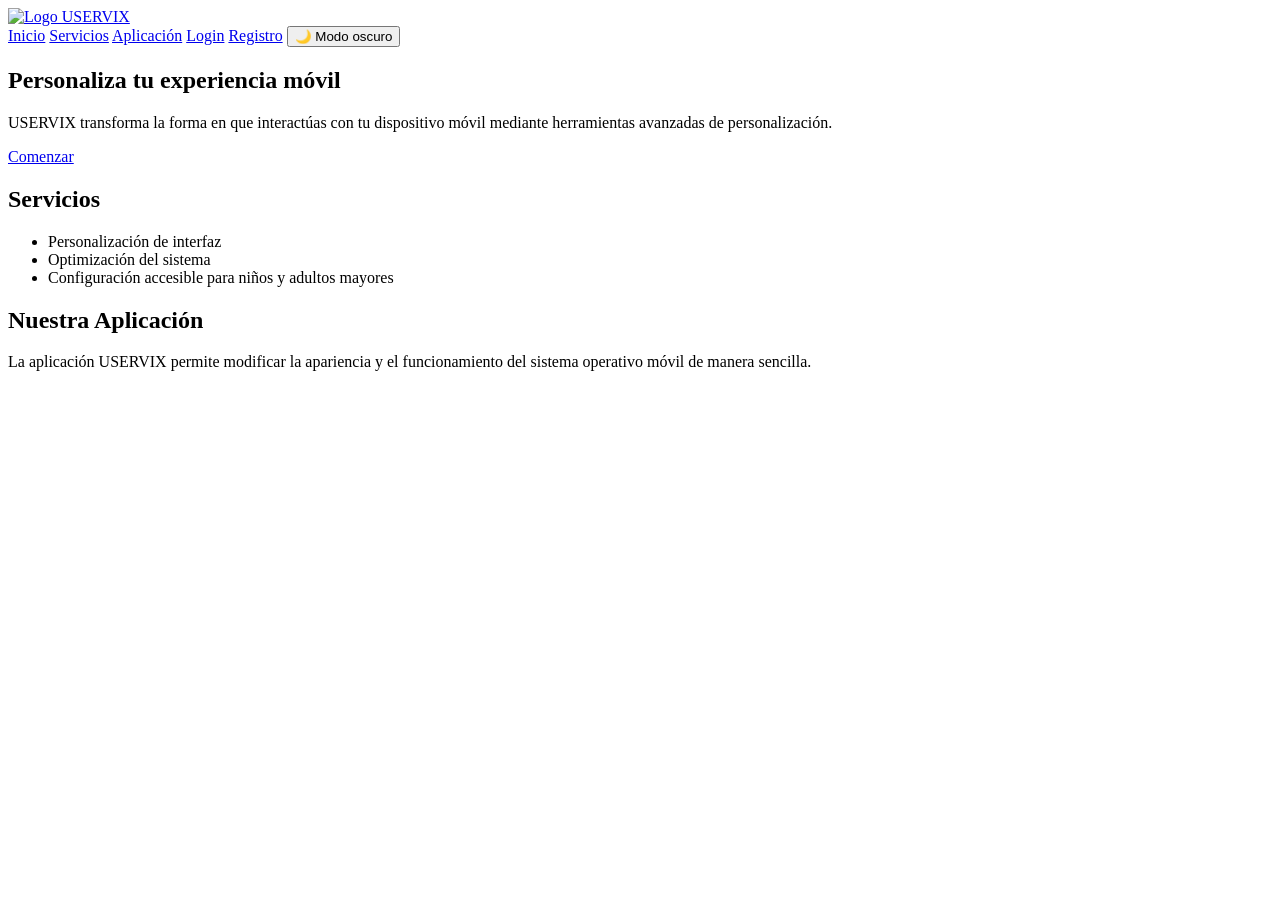
==== index.html @ 78c777f5 "Add files via upload" ====
<!DOCTYPE html>
<html lang="es">

<head>
<meta charset="UTF-8">
<title>USERVIX</title>
<link rel="stylesheet" href="css/style.css">
</head>

<body>

<header>

<div class="logo-bar">

<a href="index.html">

<img id="logoImg" src="images/logouservixnegro.png" alt="Logo USERVIX">

</a>

</div>

<nav class="menu">

<a href="index.html">Inicio</a>
<a href="#servicios">Servicios</a>
<a href="#app">Aplicación</a>
<a href="login.html">Login</a>
<a href="registro.html">Registro</a>

<button id="modoBtn">🌙 Modo oscuro</button>

</nav>

</header>

<section class="hero">

<h2>Personaliza tu experiencia móvil</h2>

<p>
USERVIX transforma la forma en que interactúas con tu dispositivo móvil mediante herramientas avanzadas de personalización.
</p>

<a class="btn" href="registro.html">Comenzar</a>

</section>

<section id="servicios">

<h2>Servicios</h2>

<ul>
<li>Personalización de interfaz</li>
<li>Optimización del sistema</li>
<li>Configuración accesible para niños y adultos mayores</li>
</ul>

</section>

<section id="app">

<h2>Nuestra Aplicación</h2>

<p>
La aplicación USERVIX permite modificar la apariencia y el funcionamiento del sistema operativo móvil de manera sencilla.
</p>

</section>

<script src="js/script.js"></script>

</body>
</html>
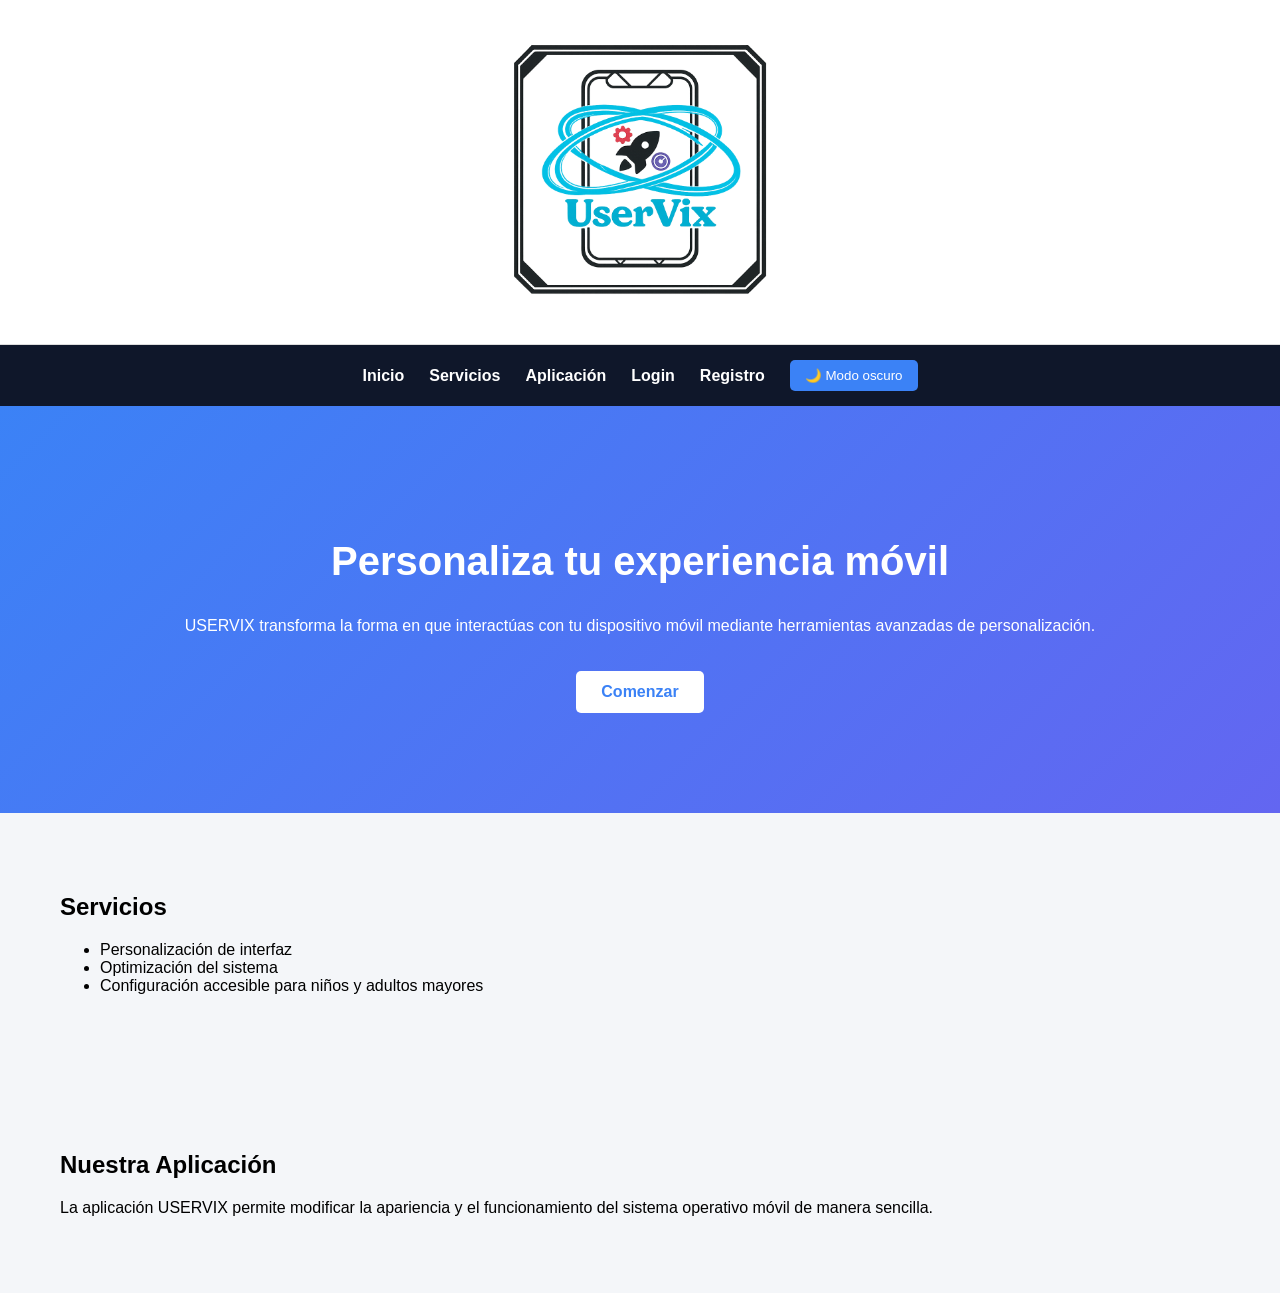
==== commit 07c756b9: "Add files via upload" ====
--- a/index.html
+++ b/index.html
@@ -4,7 +4,7 @@
 <head>
 <meta charset="UTF-8">
 <title>USERVIX</title>
-<link rel="stylesheet" href="css/style.css">
+<link rel="stylesheet" href="style.css">
 </head>
 
 <body>
@@ -15,7 +15,7 @@
 
 <a href="index.html">
 
-<img id="logoImg" src="images/logouservixnegro.png" alt="Logo USERVIX">
+<img id="logoImg" src="logouservixnegro.png" alt="Logo USERVIX">
 
 </a>
 
@@ -69,7 +69,7 @@
 
 </section>
 
-<script src="js/script.js"></script>
+<script src="script.js"></script>
 
 </body>
 </html>
--- a/style.css
+++ b/style.css
@@ -0,0 +1,223 @@
+body{
+font-family: Arial, Helvetica, sans-serif;
+margin:0;
+background:#f4f6f9;
+}
+
+/* BARRA DEL LOGO */
+
+.logo-bar{
+background:white;
+text-align:center;
+padding:-30px 0;
+border-bottom:1px solid #ddd;
+}
+
+.logo-bar img{
+width:340px;
+}
+
+/* MENU */
+
+.menu{
+background:#0f172a;
+display:flex;
+justify-content:center;
+align-items:center;
+gap:25px;
+padding:15px;
+flex-wrap:wrap;
+}
+
+.menu a{
+color:white;
+text-decoration:none;
+font-weight:bold;
+}
+
+.menu a:hover{
+color:#3b82f6;
+}
+
+.menu button{
+padding:8px 15px;
+border:none;
+border-radius:5px;
+cursor:pointer;
+background:#3b82f6;
+color:white;
+}
+
+/* HERO */
+
+.hero{
+text-align:center;
+padding:100px 20px;
+background:linear-gradient(135deg,#3b82f6,#6366f1);
+color:white;
+}
+
+.hero h2{
+font-size:40px;
+}
+
+.btn{
+display:inline-block;
+margin-top:20px;
+padding:12px 25px;
+background:white;
+color:#3b82f6;
+text-decoration:none;
+border-radius:5px;
+font-weight:bold;
+}
+
+/* SECTIONS */
+
+section{
+padding:60px;
+}
+
+/* DASHBOARD */
+
+.dashboard{
+padding:60px;
+text-align:center;
+}
+
+.cards{
+display:grid;
+grid-template-columns:repeat(auto-fit,minmax(200px,1fr));
+gap:20px;
+margin-top:40px;
+}
+
+.card{
+background:white;
+padding:30px;
+border-radius:10px;
+box-shadow:0 5px 15px rgba(0,0,0,0.1);
+transition:0.3s;
+}
+
+.card:hover{
+transform:translateY(-5px);
+}
+
+/* LOGIN Y REGISTRO */
+
+.auth-body{
+height:100vh;
+display:flex;
+justify-content:center;
+align-items:center;
+background:linear-gradient(135deg,#4f46e5,#3b82f6);
+}
+
+.auth-container{
+background:white;
+padding:40px;
+width:380px;
+border-radius:12px;
+box-shadow:0 15px 40px rgba(0,0,0,0.2);
+text-align:center;
+}
+
+.input-group{
+margin:15px 0;
+}
+
+.input-group input{
+width:100%;
+padding:12px;
+border-radius:8px;
+border:1px solid #ddd;
+font-size:14px;
+}
+
+.input-group input:focus{
+outline:none;
+border:1px solid #3b82f6;
+}
+
+.auth-btn{
+width:100%;
+padding:12px;
+border:none;
+border-radius:8px;
+background:#3b82f6;
+color:white;
+font-size:16px;
+cursor:pointer;
+margin-top:10px;
+}
+
+.auth-btn:hover{
+background:#2563eb;
+}
+
+.link{
+margin-top:15px;
+font-size:14px;
+}
+
+.link a{
+color:#3b82f6;
+text-decoration:none;
+font-weight:bold;
+}
+
+/* DARK MODE */
+
+.dark-mode{
+background:#121212;
+color:white;
+}
+
+.dark-mode .logo-bar{
+background:#121212;
+border-bottom:1px solid #333;
+}
+
+.dark-mode .menu{
+background:#1e1e1e;
+}
+
+.dark-mode .card{
+background:#1e1e1e;
+color:white;
+}
+
+.dark-mode .auth-container{
+background:#1e1e1e;
+color:white;
+}
+
+.dark-mode input{
+background:#2a2a2a;
+color:white;
+border:1px solid #444;
+}
+/* BOTONES DASHBOARD */
+
+.dash-btn{
+
+margin-top:15px;
+padding:10px 20px;
+
+border:none;
+border-radius:6px;
+
+background:#3b82f6;
+color:white;
+
+font-weight:bold;
+cursor:pointer;
+
+}
+
+.dash-btn:hover{
+
+background:#2563eb;
+
+}
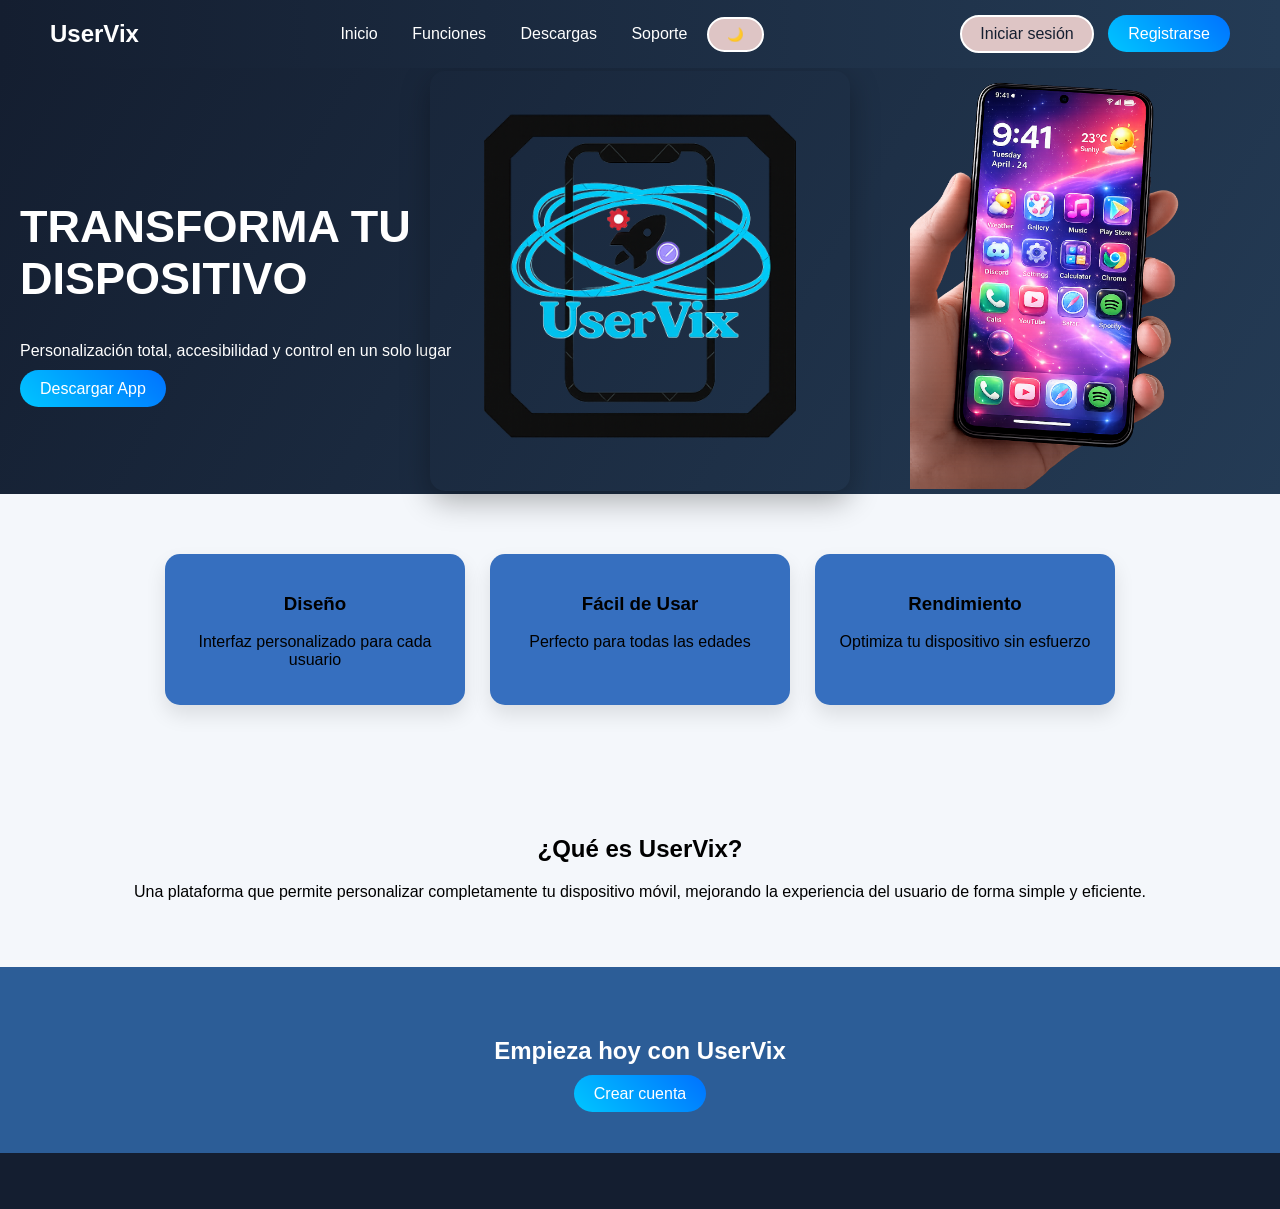
==== commit 47e19989: "Add files via upload" ====
--- a/index.html
+++ b/index.html
@@ -1,75 +1,80 @@
 <!DOCTYPE html>
 <html lang="es">
+<head>
+    <meta charset="UTF-8">
+    <title>UserVix</title>
+    <link rel="stylesheet" href="style.css">
+</head>
+<body class="index-page">
 
-<head>
-<meta charset="UTF-8">
-<title>USERVIX</title>
-<link rel="stylesheet" href="style.css">
-</head>
+<header class="header">
+    <div class="logo">UserVix</div>
 
-<body>
+    <nav>
+        <a href="#">Inicio</a>
+        <a href="funciones.html">Funciones</a>
+        <a href="Descargas.html">Descargas</a>
+        <a href="soporte.html">Soporte</a>
+        <button onclick="toggleDarkMode()" id="darkBtn" class="btn-outline">🌙</button>
+    </nav>
 
-<header>
-
-<div class="logo-bar">
-
-<a href="index.html">
-
-<img id="logoImg" src="logouservixnegro.png" alt="Logo USERVIX">
-
-</a>
-
-</div>
-
-<nav class="menu">
-
-<a href="index.html">Inicio</a>
-<a href="#servicios">Servicios</a>
-<a href="#app">Aplicación</a>
-<a href="login.html">Login</a>
-<a href="registro.html">Registro</a>
-
-<button id="modoBtn">🌙 Modo oscuro</button>
-
-</nav>
-
+    <div class="auth">
+        <a href="login.html" class="btn-outline">Iniciar sesión</a>
+        <a href="registro.html" class="btn-primary">Registrarse</a>
+    </div>
 </header>
 
 <section class="hero">
+    <div class="hero-text">
+        <h1>TRANSFORMA TU DISPOSITIVO</h1>
+        <p>Personalización total, accesibilidad y control en un solo lugar</p>
 
-<h2>Personaliza tu experiencia móvil</h2>
+        <div class="hero-buttons">
+            <a href="descargas.html" class="btn-primary">Descargar App</a>
+        </div>
+    </div>
 
-<p>
-USERVIX transforma la forma en que interactúas con tu dispositivo móvil mediante herramientas avanzadas de personalización.
-</p>
+    <!-- 🔥 LOGO EN EL CENTRO -->
+    <div class="hero-logo">
+        <img src="logouservix.png" alt="UserVix Logo">
+    </div>
 
-<a class="btn" href="registro.html">Comenzar</a>
-
+    <div class="hero-img">
+        <img src="imagenlaunch.png" alt="UserVix App">
+    </div>
 </section>
 
-<section id="servicios">
+<section class="features">
+    <div class="card">
+        <h3>Diseño</h3>
+        <p>Interfaz personalizado para cada usuario</p>
+    </div>
 
-<h2>Servicios</h2>
+    <div class="card">
+        <h3>Fácil de Usar</h3>
+        <p>Perfecto para todas las edades</p>
+    </div>
 
-<ul>
-<li>Personalización de interfaz</li>
-<li>Optimización del sistema</li>
-<li>Configuración accesible para niños y adultos mayores</li>
-</ul>
-
+    <div class="card">
+        <h3>Rendimiento</h3>
+        <p>Optimiza tu dispositivo sin esfuerzo</p>
+    </div>
 </section>
 
-<section id="app">
-
-<h2>Nuestra Aplicación</h2>
-
-<p>
-La aplicación USERVIX permite modificar la apariencia y el funcionamiento del sistema operativo móvil de manera sencilla.
-</p>
-
+<section class="about">
+    <h2>¿Qué es UserVix?</h2>
+    <p>Una plataforma que permite personalizar completamente tu dispositivo móvil,
+       mejorando la experiencia del usuario de forma simple y eficiente.</p>
 </section>
 
+<section class="cta">
+    <h2>Empieza hoy con UserVix</h2>
+    <a href="registro.html" class="btn-primary">Crear cuenta</a>
+</section>
+
+<footer>
+    <p></p>
+</footer>
 <script src="script.js"></script>
-
 </body>
 </html>
--- a/style.css
+++ b/style.css
@@ -1,223 +1,592 @@
-body{
-font-family: Arial, Helvetica, sans-serif;
-margin:0;
-background:#f4f6f9;
-}
-
-/* BARRA DEL LOGO */
-
-.logo-bar{
-background:white;
-text-align:center;
-padding:-30px 0;
-border-bottom:1px solid #ddd;
-}
-
-.logo-bar img{
-width:340px;
-}
-
-/* MENU */
-
-.menu{
-background:#0f172a;
-display:flex;
-justify-content:center;
-align-items:center;
-gap:25px;
-padding:15px;
-flex-wrap:wrap;
-}
-
-.menu a{
-color:white;
-text-decoration:none;
-font-weight:bold;
-}
-
-.menu a:hover{
-color:#3b82f6;
-}
-
-.menu button{
-padding:8px 15px;
-border:none;
-border-radius:5px;
-cursor:pointer;
-background:#3b82f6;
-color:white;
+body {
+    margin: 0;
+    font-family: 'Segoe UI', sans-serif;
+    background: #f4f7fb;
+}
+
+/* 🔥 SOLO PARA PÁGINAS NORMALES */
+body:not(.auth-page) {
+    padding-top: 68px;
+    
+}
+
+
+/* HEADER */
+.header {
+    display: flex;
+    justify-content: space-between;
+    align-items: center;
+    padding: 15px 50px;
+    background: linear-gradient(90deg, #141e30, #243b55);
+    color: white;
+
+    position: fixed;
+    top: 0;
+    left: 0;
+    width: 100%;
+    z-index: 1000;
+
+    box-sizing: border-box;
+}
+
+
+.logo {
+    font-size: 24px;
+    font-weight: bold;
+}
+
+nav a {
+    margin: 0 15px;
+    color: white;
+    text-decoration: none;
+}
+
+.auth a {
+    margin-left: 10px;
+}
+
+/* BOTONES */
+.btn-primary {
+    background: linear-gradient(45deg, #00c6ff, #0072ff);
+    border: none;
+    padding: 10px 20px;
+    border-radius: 25px;
+    color: white;
+    cursor: pointer;
+    transition: 0.3s;
+    text-align: center;
+    line-height: normal;
+    
+}
+
+.btn-primary:hover {
+    transform: scale(1.05);
+}
+
+.btn-outline {
+    background: #dec5c5 !important;    /* Fondo blanco sólido */
+    color: #141e30 !important;         /* Icono (luna/sol) oscuro */
+    border: none;
+    border: 2px solid white;
+    padding: 8px 18px;
+    border-radius: 25px;
+    color: white;
+    text-decoration: none;
+    display: inline-block; /* Asegura que la transformación funcione bien */
+    transition: 0.3s ease; /* Transición suave para el movimiento */
+    cursor: pointer;
+
+}
+.btn-outline:hover {
+    transform: translateY(-5px); /* Se mueve 5px hacia arriba */
+    background: rgba(255, 255, 255, 0.1); /* Un pequeño brillo de fondo opcional */
+    box-shadow: 0 5px 15px rgba(0,0,0,0.2); /* Sombra para resaltar la elevación */
 }
 
 /* HERO */
-
-.hero{
-text-align:center;
-padding:100px 20px;
-background:linear-gradient(135deg,#3b82f6,#6366f1);
-color:white;
-}
-
-.hero h2{
-font-size:40px;
-}
-
-.btn{
-display:inline-block;
-margin-top:20px;
-padding:12px 25px;
-background:white;
-color:#3b82f6;
-text-decoration:none;
-border-radius:5px;
-font-weight:bold;
-}
-
-/* SECTIONS */
-
-section{
-padding:60px;
-}
-
-/* DASHBOARD */
-
-.dashboard{
-padding:60px;
-text-align:center;
-}
-
-.cards{
-display:grid;
-grid-template-columns:repeat(auto-fit,minmax(200px,1fr));
-gap:20px;
-margin-top:40px;
-}
-
-.card{
-background:white;
-padding:30px;
-border-radius:10px;
-box-shadow:0 5px 15px rgba(0,0,0,0.1);
-transition:0.3s;
-}
-
-.card:hover{
-transform:translateY(-5px);
-}
-
-/* LOGIN Y REGISTRO */
-
-.auth-body{
-height:100vh;
-display:flex;
-justify-content:center;
-align-items:center;
-background:linear-gradient(135deg,#4f46e5,#3b82f6);
-}
-
-.auth-container{
-background:white;
-padding:40px;
-width:380px;
-border-radius:12px;
-box-shadow:0 15px 40px rgba(0,0,0,0.2);
-text-align:center;
-}
-
-.input-group{
-margin:15px 0;
-}
-
-.input-group input{
-width:100%;
-padding:12px;
-border-radius:8px;
-border:1px solid #ddd;
-font-size:14px;
-}
-
-.input-group input:focus{
-outline:none;
-border:1px solid #3b82f6;
-}
-
-.auth-btn{
-width:100%;
-padding:12px;
-border:none;
-border-radius:8px;
-background:#3b82f6;
-color:white;
-font-size:16px;
-cursor:pointer;
-margin-top:10px;
-}
-
-.auth-btn:hover{
-background:#2563eb;
-}
-
-.link{
-margin-top:15px;
-font-size:14px;
-}
-
-.link a{
-color:#3b82f6;
-text-decoration:none;
-font-weight:bold;
-}
-
-/* DARK MODE */
-
-.dark-mode{
-background:#121212;
-color:white;
-}
-
-.dark-mode .logo-bar{
-background:#121212;
-border-bottom:1px solid #333;
-}
-
-.dark-mode .menu{
-background:#1e1e1e;
-}
-
-.dark-mode .card{
-background:#1e1e1e;
-color:white;
-}
-
-.dark-mode .auth-container{
-background:#1e1e1e;
-color:white;
-}
-
-.dark-mode input{
-background:#2a2a2a;
-color:white;
-border:1px solid #444;
-}
-/* BOTONES DASHBOARD */
-
-.dash-btn{
-
-margin-top:15px;
-padding:10px 20px;
-
-border:none;
-border-radius:6px;
-
-background:#3b82f6;
-color:white;
-
-font-weight:bold;
-cursor:pointer;
-
-}
-
-.dash-btn:hover{
-
-background:#2563eb;
-
-}
+.hero {
+    display: flex;
+    align-items: center;
+    justify-content: space-between;
+    padding: 1px 20px;
+    background: linear-gradient(120deg, #141e30, #243b55);
+    color: white;
+}
+
+.hero-text {
+    max-width: 500px;
+}
+
+.hero-text h1 {
+    font-size: 45px;
+}
+
+.hero-buttons {
+    margin-top: 20px;
+}
+
+.hero-buttons button {
+    margin-right: 10px;
+}
+
+.hero-img img {
+    width: 280px;
+    margin-left: -350px;
+    animation: float 3s ease-in-out infinite;
+}
+
+/* ANIMACIÓN */
+@keyframes float {
+    0% { transform: translateY(0px); }
+    50% { transform: translateY(-10px); }
+    100% { transform: translateY(0px); }
+}
+
+/* FEATURES */
+.features {
+    display: flex;
+    justify-content: center;
+    gap: 25px;
+    padding: 60px;
+}
+
+.card {
+    background: rgb(54, 111, 191);
+    padding: 20px;
+    border-radius: 15px;
+    width: 260px;
+    text-align: center;
+    box-shadow: 0 10px 20px rgba(0,0,0,0.1);
+    transition: 0.3s;
+}
+
+.card:hover {
+    transform: translateY(-10px);
+}
+
+/* ABOUT */
+.about {
+    text-align: center;
+    padding: 50px;
+}
+
+/* CTA */
+.cta {
+    text-align: center;
+    padding: 50px;
+    background: #2c5d97;
+    color: white;
+}
+
+/* FOOTER */
+footer {
+    text-align: center;
+    padding: 20px;
+    background: #141e30;
+    color: white;
+}
+/* SOPORTE */
+.support {
+    text-align: center;
+    padding: 50px;
+}
+
+/* FAQ */
+.faq {
+    padding: 50px;
+}
+
+.faq-item {
+    background: white;
+    margin: 15px auto;
+    padding: 20px;
+    width: 60%;
+    border-radius: 10px;
+    box-shadow: 0 5px 10px rgba(0,0,0,0.1);
+}
+
+/* CONTACTO */
+.contact {
+    text-align: center;
+    padding: 50px;
+}
+
+.contact input, .contact textarea {
+    display: block;
+    width: 60%;
+    margin: 10px auto;
+    padding: 10px;
+    
+}
+
+.contact button {
+    background: #0072ff;
+    color: white;
+    padding: 10px 20px;
+    border: none;
+    border-radius: 15px;
+}
+/* FUNCIONES */
+.funciones-header {
+    text-align: center;
+    padding: 40px;
+}
+
+.funciones-grid {
+    display: grid;
+    grid-template-columns: repeat(3, 1fr);
+    gap: 25px;
+    padding: 50px;
+}
+
+.func-card {
+    background: white;
+    padding: 25px;
+    border-radius: 15px;
+    box-shadow: 0 5px 15px rgba(0,0,0,0.1);
+    transition: 0.3s;
+}
+
+.func-card:hover {
+    transform: translateY(-10px);
+}
+/* DESCARGAS */
+.download-header {
+    text-align: center;
+    padding: 40px;
+}
+
+.download-main {
+    display: flex;
+    justify-content: center;
+    gap: 30px;
+    padding: 50px;
+}
+
+.download-card {
+    background: white;
+    padding: 30px;
+    border-radius: 15px;
+    text-align: center;
+    width: 250px;
+    box-shadow: 0 5px 15px rgba(0,0,0,0.1);
+}
+
+.btn-disabled {
+    background: gray;
+    padding: 10px 20px;
+    border: none;
+    color: white;
+    border-radius: 20px;
+}
+
+.install {
+    text-align: center;
+    padding: 50px;
+}
+
+.install ol {
+    display: inline-block;
+    text-align: left;
+}
+a {
+    text-decoration: none;
+}
+/* AUTH (LOGIN & REGISTRO) */
+
+.auth-page {
+    background: linear-gradient(120deg, #141e30, #243b55);
+    height: 100vh;
+    display: flex;
+    justify-content: center;
+    align-items: center;
+}
+
+.auth-container {
+    width: 100%;
+    display: flex;
+    justify-content: center;
+}
+
+.auth-box {
+    background: white;
+    padding: 70px;
+    border-radius: 20px;
+    width: 350px;
+    text-align: center;
+    box-shadow: 0 10px 30px rgba(0,0,0,0.2);
+}
+
+.auth-box h2 {
+    margin-bottom: 10px;
+}
+
+.auth-box p {
+    color: gray;
+    margin-bottom: 20px;
+}
+
+.auth-box input {
+    width: 90%;
+    padding: 15px;
+    margin: 10px auto;
+    display: block;
+    border-radius: 10px;
+    border: 1px solid #ccc;
+}
+
+.auth-box button {
+    width: 50%;
+    margin: 15px auto;
+    display: block;
+}
+
+.link-text {
+    margin-top: 15px;
+    font-size: 14px;
+}
+
+.link-text a {
+    color: #0072ff;
+    text-decoration: none;
+}
+.login-options {
+    display: flex;
+    justify-content: space-between;
+    align-items: center;
+    font-size: 14px;
+    margin: 10px 0;
+}
+
+.login-options label {
+    display: flex;
+    align-items: center;
+    gap: 5px;
+}
+
+.forgot {
+    color: #0072ff;
+    text-decoration: none;
+}
+/* 🌙 MODO OSCURO */
+.dark-mode {
+    background: #1e1e1e;
+    color: #e0e0e0;
+}
+
+/* HEADER */
+.dark-mode .header {
+    background: #2a2a2a;
+}
+
+/* HERO */
+.dark-mode .hero {
+    background: #2a2a2a;
+}
+
+/* CARDS */
+.dark-mode:not(.index-page) .card {
+    background: #2f2f2f;
+    color: white;
+}
+
+/* CAJAS (LOGIN, DESCARGAS, FUNCIONES, ETC) */
+.dark-mode .auth-box,
+.dark-mode .download-card,
+.dark-mode .func-card,
+.dark-mode .faq-item {
+    background: #2f2f2f;
+    color: white;
+}
+
+/* INPUTS */
+.dark-mode input,
+.dark-mode textarea {
+    background: #3a3a3a;
+    color: white;
+    border: 1px solid #555;
+}
+
+/* FOOTER */
+.dark-mode footer {
+    background: #2a2a2a;
+}
+.hero-logo {
+    display: flex;
+    align-items: center;
+    justify-content: center;
+}
+
+.hero-logo img {
+    width: 420px;
+    margin-left: -500px;
+    border-radius: 15px;
+    box-shadow: 0 10px 30px rgba(0,0,0,0.3);
+    
+}
+
+
+
+
+/* --- LAYOUT DASHBOARD --- */
+.vix-container {
+    display: grid;
+    grid-template-columns: 300px 1fr;
+    gap: 30px;
+    max-width: 1400px;
+    margin: 40px auto;
+    padding: 0 20px;
+}
+
+/* --- SIDEBAR --- */
+.vix-sidebar {
+    background: white;
+    padding: 40px 20px;
+    border-radius: 30px;
+    box-shadow: 0 10px 30px rgba(0,0,0,0.05);
+    text-align: center;
+    height: fit-content;
+}
+
+.avatar-glow {
+    width: 80px;
+    height: 80px;
+    background: linear-gradient(45deg, #00c6ff, #0072ff);
+    margin: 0 auto 15px;
+    border-radius: 50%;
+    display: flex;
+    align-items: center;
+    justify-content: center;
+    color: white;
+    font-size: 30px;
+}
+
+.vix-menu a {
+    display: block;
+    padding: 12px 20px;
+    margin-bottom: 8px;
+    color: #555;
+    border-radius: 12px;
+    transition: 0.3s;
+    text-decoration: none;
+}
+
+.vix-menu a.active, .vix-menu a:hover {
+    background: #f4f7fb;
+    color: #0072ff;
+    font-weight: bold;
+}
+
+/* --- COMPONENTES (CARDS) --- */
+.vix-card-hero, .vix-chat-card, .vix-theme-card {
+    border-radius: 25px;
+    overflow: hidden;
+    margin-bottom: 30px;
+    background: white;
+    box-shadow: 0 10px 20px rgba(0,0,0,0.03);
+}
+
+.vix-card-hero {
+    background: linear-gradient(135deg, #141e30, #243b55);
+    color: white;
+    padding: 40px;
+}
+
+/* --- CHAT --- */
+.chat-header { background: #141e30; color: white; padding: 15px 25px; display: flex; justify-content: space-between; }
+.chat-body { padding: 25px; background: #f9f9f9; }
+.bot-msg { background: #e3f2fd; padding: 15px; border-radius: 0 15px 15px 15px; font-size: 0.9rem; max-width: 85%; }
+.chat-input-area { padding: 20px; display: flex; gap: 10px; }
+.chat-input-area input { flex: 1; padding: 10px; border: 1px solid #ddd; border-radius: 10px; }
+/* --- CHAT REFORMADO --- */
+.vix-chat-card {
+    border-radius: 25px;
+    overflow: hidden;
+    margin-bottom: 30px;
+    background: white;
+    box-shadow: 0 10px 20px rgba(0,0,0,0.03);
+    display: flex;
+    flex-direction: column;
+    height: 350px; 
+}
+
+.chat-header { 
+    background: #141e30; 
+    color: white; 
+    padding: 10px 20px; 
+    display: flex; 
+    justify-content: space-between; 
+    font-size: 0.9rem;
+}
+
+.chat-body {
+    flex: 1;
+    padding: 15px;
+    background: #f9f9f9;
+    overflow-y: auto;
+    display: flex;
+    flex-direction: column;
+    gap: 10px; /* Espacio entre mensajes */
+}
+
+/* Estilo unificado para mensajes (Bot y Usuario) */
+.bot-msg, .user-msg {
+    padding: 10px 15px;
+    border-radius: 15px;
+    font-size: 0.85rem; /* Letra pequeña */
+    line-height: 1.4;
+    max-width: 85%;
+    word-wrap: break-word;
+}
+
+.bot-msg {
+    background: #e3f2fd; 
+    color: #333;
+    align-self: flex-start;
+    border-bottom-left-radius: 2px;
+}
+
+.user-msg {
+    background: #0072ff;
+    color: white;
+    align-self: flex-end;
+    border-bottom-right-radius: 2px;
+}
+
+.time {
+    display: block;
+    font-size: 0.7rem;
+    margin-top: 5px;
+    opacity: 0.7;
+}
+
+/* Input area */
+.chat-input-area { 
+    padding: 15px; 
+    display: flex; 
+    gap: 8px; 
+    border-top: 1px solid #eee;
+}
+
+.chat-input-area input {
+    flex: 1;
+    padding: 8px 15px;
+    border: 1px solid #ddd;
+    border-radius: 20px;
+    font-size: 0.85rem;
+    outline: none;
+}
+
+/* --- GRID DE TEMAS --- */
+.vix-grid { display: grid; grid-template-columns: repeat(auto-fit, minmax(280px, 1fr)); gap: 20px; }
+.theme-image { height: 200px; background: #000; position: relative; overflow: hidden; }
+.theme-image img { width: 100%; height: 100%; object-fit: cover; transition: 0.4s; }
+.vix-theme-card:hover img { transform: scale(1.1); }
+.overlay-badge { position: absolute; top: 10px; right: 10px; background: rgba(0,114,255,0.8); color: white; padding: 4px 10px; border-radius: 10px; font-size: 10px; }
+.theme-info { padding: 20px; }
+.card-footer { display: flex; justify-content: space-between; align-items: center; margin-top: 15px; }
+.btn-action-sm { background: #0072ff; color: white; padding: 8px 16px; border-radius: 10px; font-size: 0.8rem; text-decoration: none; }
+.link-ver-mas { color: #0072ff; font-weight: bold; font-size: 0.8rem; text-decoration: underline; }
+
+/* --- MODO OSCURO --- */
+.dark-mode .vix-sidebar, .dark-mode .vix-theme-card, .dark-mode .vix-chat-card, .dark-mode .chat-body { background: #2a2a2a; color: white; }
+.dark-mode .vix-menu a { color: #ccc; }
+.dark-mode .bot-msg { background: #1a3a5a; color: #fff; }
+.dark-mode .chat-body { background: #333; }
+.accesibilidad {
+    font-size: 1.50rem; /* más grande */
+    filter: contrast(1.2); /* más contraste */
+}
+
+
+
+
+
+
+
+
+
+
+
+
+
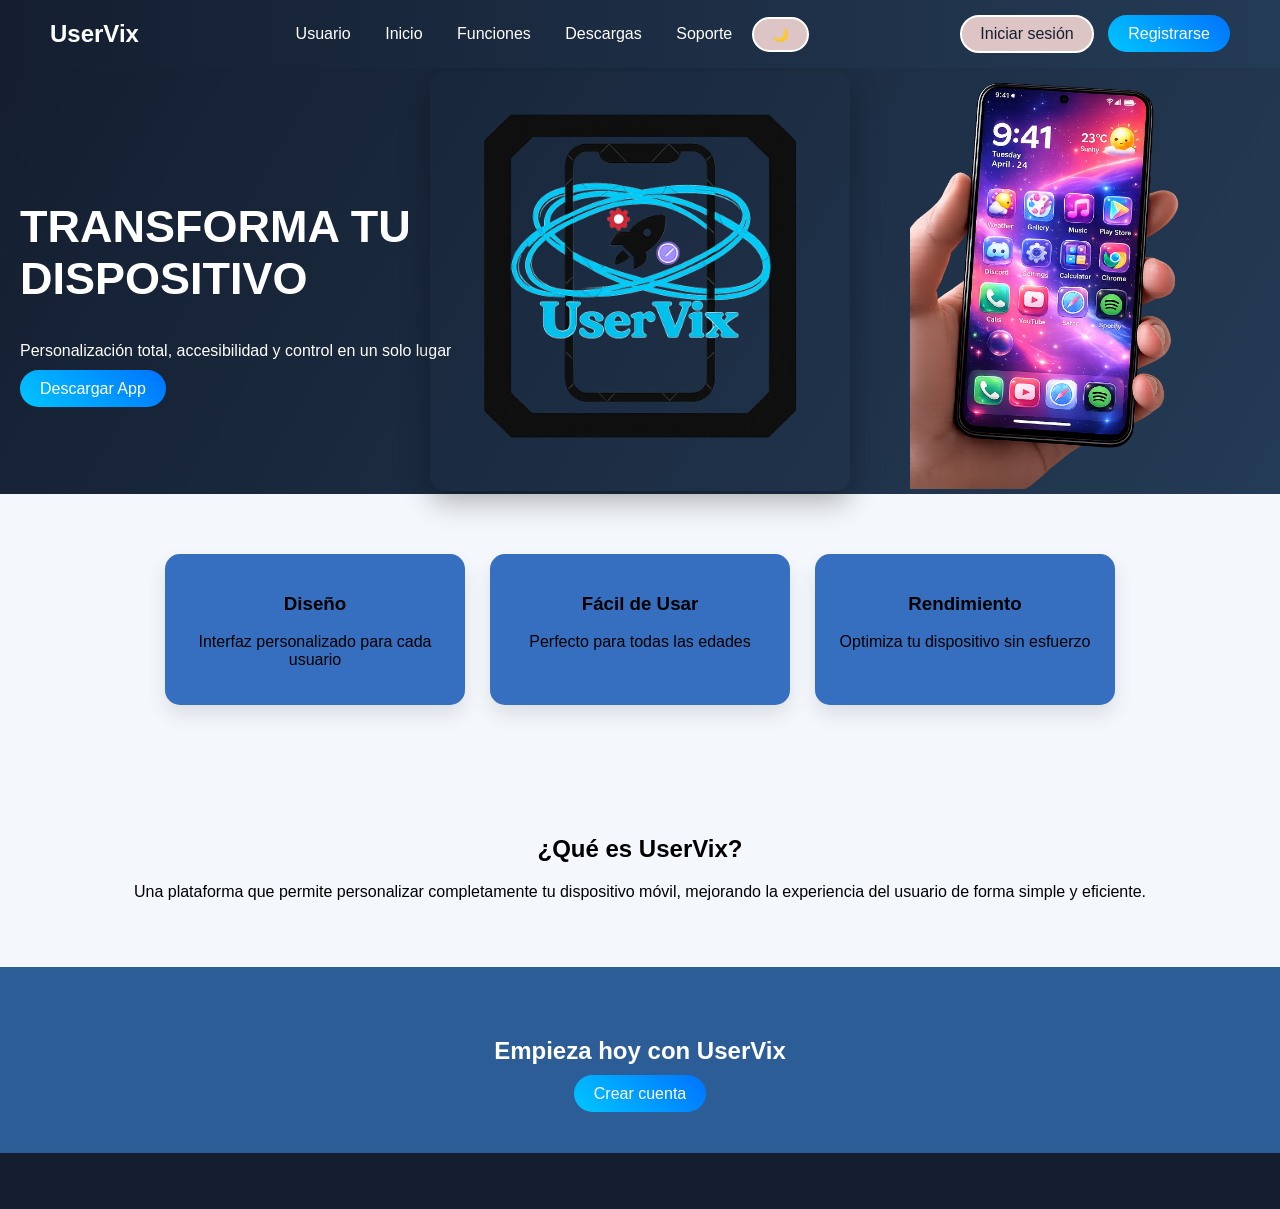
==== commit eb7b49fa: "Add files via upload" ====
--- a/index.html
+++ b/index.html
@@ -3,7 +3,7 @@
 <head>
     <meta charset="UTF-8">
     <title>UserVix</title>
-    <link rel="stylesheet" href="style.css">
+    <link rel="stylesheet" href="index.css">
 </head>
 <body class="index-page">
 
@@ -11,9 +11,10 @@
     <div class="logo">UserVix</div>
 
     <nav>
+        <a href="dashboard.html">Usuario</a>
         <a href="#">Inicio</a>
         <a href="funciones.html">Funciones</a>
-        <a href="Descargas.html">Descargas</a>
+        <a href="descargas.html">Descargas</a>
         <a href="soporte.html">Soporte</a>
         <button onclick="toggleDarkMode()" id="darkBtn" class="btn-outline">🌙</button>
     </nav>
@@ -36,11 +37,11 @@
 
     <!-- 🔥 LOGO EN EL CENTRO -->
     <div class="hero-logo">
-        <img src="logouservix.png" alt="UserVix Logo">
+        <img src="indexlogouservix.png" alt="UserVix Logo">
     </div>
 
     <div class="hero-img">
-        <img src="imagenlaunch.png" alt="UserVix App">
+        <img src="indeximagenlaunch.png" alt="UserVix App">
     </div>
 </section>
 
@@ -75,6 +76,6 @@
 <footer>
     <p></p>
 </footer>
-<script src="script.js"></script>
+<script src="index.js"></script>
 </body>
 </html>
--- a/index.css
+++ b/index.css
@@ -0,0 +1,229 @@
+body {
+    margin: 0;
+    font-family: 'Segoe UI', sans-serif;
+    background: #f4f7fb;
+}
+
+/* 🔥 SOLO PARA PÁGINAS NORMALES */
+body:not(.auth-page) {
+    padding-top: 68px;
+    
+}
+
+
+/* HEADER */
+.header {
+    display: flex;
+    justify-content: space-between;
+    align-items: center;
+    padding: 15px 50px;
+    background: linear-gradient(90deg, #141e30, #243b55);
+    color: white;
+
+    position: fixed;
+    top: 0;
+    left: 0;
+    width: 100%;
+    z-index: 1000;
+
+    box-sizing: border-box;
+}
+
+
+.logo {
+    font-size: 24px;
+    font-weight: bold;
+}
+
+nav a {
+    margin: 0 15px;
+    color: white;
+    text-decoration: none;
+}
+
+.auth a {
+    margin-left: 10px;
+}
+
+/* BOTONES */
+.btn-primary {
+    background: linear-gradient(45deg, #00c6ff, #0072ff);
+    border: none;
+    padding: 10px 20px;
+    border-radius: 25px;
+    color: white;
+    cursor: pointer;
+    transition: 0.3s;
+    text-align: center;
+    line-height: normal;
+    
+}
+
+.btn-primary:hover {
+    transform: scale(1.05);
+}
+
+.btn-outline {
+    background: #dec5c5 !important;    /* Fondo blanco sólido */
+    color: #141e30 !important;         /* Icono (luna/sol) oscuro */
+    border: none;
+    border: 2px solid white;
+    padding: 8px 18px;
+    border-radius: 25px;
+    color: white;
+    text-decoration: none;
+    display: inline-block; /* Asegura que la transformación funcione bien */
+    transition: 0.3s ease; /* Transición suave para el movimiento */
+    cursor: pointer;
+
+}
+.btn-outline:hover {
+    transform: translateY(-5px); /* Se mueve 5px hacia arriba */
+    background: rgba(255, 255, 255, 0.1); /* Un pequeño brillo de fondo opcional */
+    box-shadow: 0 5px 15px rgba(0,0,0,0.2); /* Sombra para resaltar la elevación */
+}
+
+/* HERO */
+.hero {
+    display: flex;
+    align-items: center;
+    justify-content: space-between;
+    padding: 1px 20px;
+    background: linear-gradient(120deg, #141e30, #243b55);
+    color: white;
+}
+
+.hero-text {
+    max-width: 500px;
+}
+
+.hero-text h1 {
+    font-size: 45px;
+}
+
+.hero-buttons {
+    margin-top: 20px;
+}
+
+.hero-buttons button {
+    margin-right: 10px;
+}
+
+.hero-img img {
+    width: 280px;
+    margin-left: -350px;
+    animation: float 3s ease-in-out infinite;
+}
+
+/* ANIMACIÓN */
+@keyframes float {
+    0% { transform: translateY(0px); }
+    50% { transform: translateY(-10px); }
+    100% { transform: translateY(0px); }
+}
+
+/* FEATURES */
+.features {
+    display: flex;
+    justify-content: center;
+    gap: 25px;
+    padding: 60px;
+}
+
+.card {
+    background: rgb(54, 111, 191);
+    padding: 20px;
+    border-radius: 15px;
+    width: 260px;
+    text-align: center;
+    box-shadow: 0 10px 20px rgba(0,0,0,0.1);
+    transition: 0.3s;
+}
+
+.card:hover {
+    transform: translateY(-10px);
+}
+
+/* ABOUT */
+.about {
+    text-align: center;
+    padding: 50px;
+}
+
+/* CTA */
+.cta {
+    text-align: center;
+    padding: 50px;
+    background: #2c5d97;
+    color: white;
+}
+
+/* FOOTER */
+footer {
+    text-align: center;
+    padding: 20px;
+    background: #141e30;
+    color: white;
+}
+
+/* 🌙 MODO OSCURO */
+.dark-mode {
+    background: #1e1e1e;
+    color: #e0e0e0;
+}
+
+/* HEADER */
+.dark-mode .header {
+    background: #2a2a2a;
+}
+
+/* HERO */
+.dark-mode .hero {
+    background: #2a2a2a;
+}
+
+/* CARDS */
+.dark-mode:not(.index-page) .card {
+    background: #2f2f2f;
+    color: white;
+}
+
+/* CAJAS (LOGIN, DESCARGAS, FUNCIONES, ETC) */
+.dark-mode .auth-box,
+.dark-mode .download-card,
+.dark-mode .func-card,
+.dark-mode .faq-item {
+    background: #2f2f2f;
+    color: white;
+}
+
+/* INPUTS */
+.dark-mode input,
+.dark-mode textarea {
+    background: #3a3a3a;
+    color: white;
+    border: 1px solid #555;
+}
+
+/* FOOTER */
+.dark-mode footer {
+    background: #2a2a2a;
+}
+.hero-logo {
+    display: flex;
+    align-items: center;
+    justify-content: center;
+}
+
+.hero-logo img {
+    width: 420px;
+    margin-left: -500px;
+    border-radius: 15px;
+    box-shadow: 0 10px 30px rgba(0,0,0,0.3);
+    
+}
+a {
+    text-decoration: none;
+}
+
+
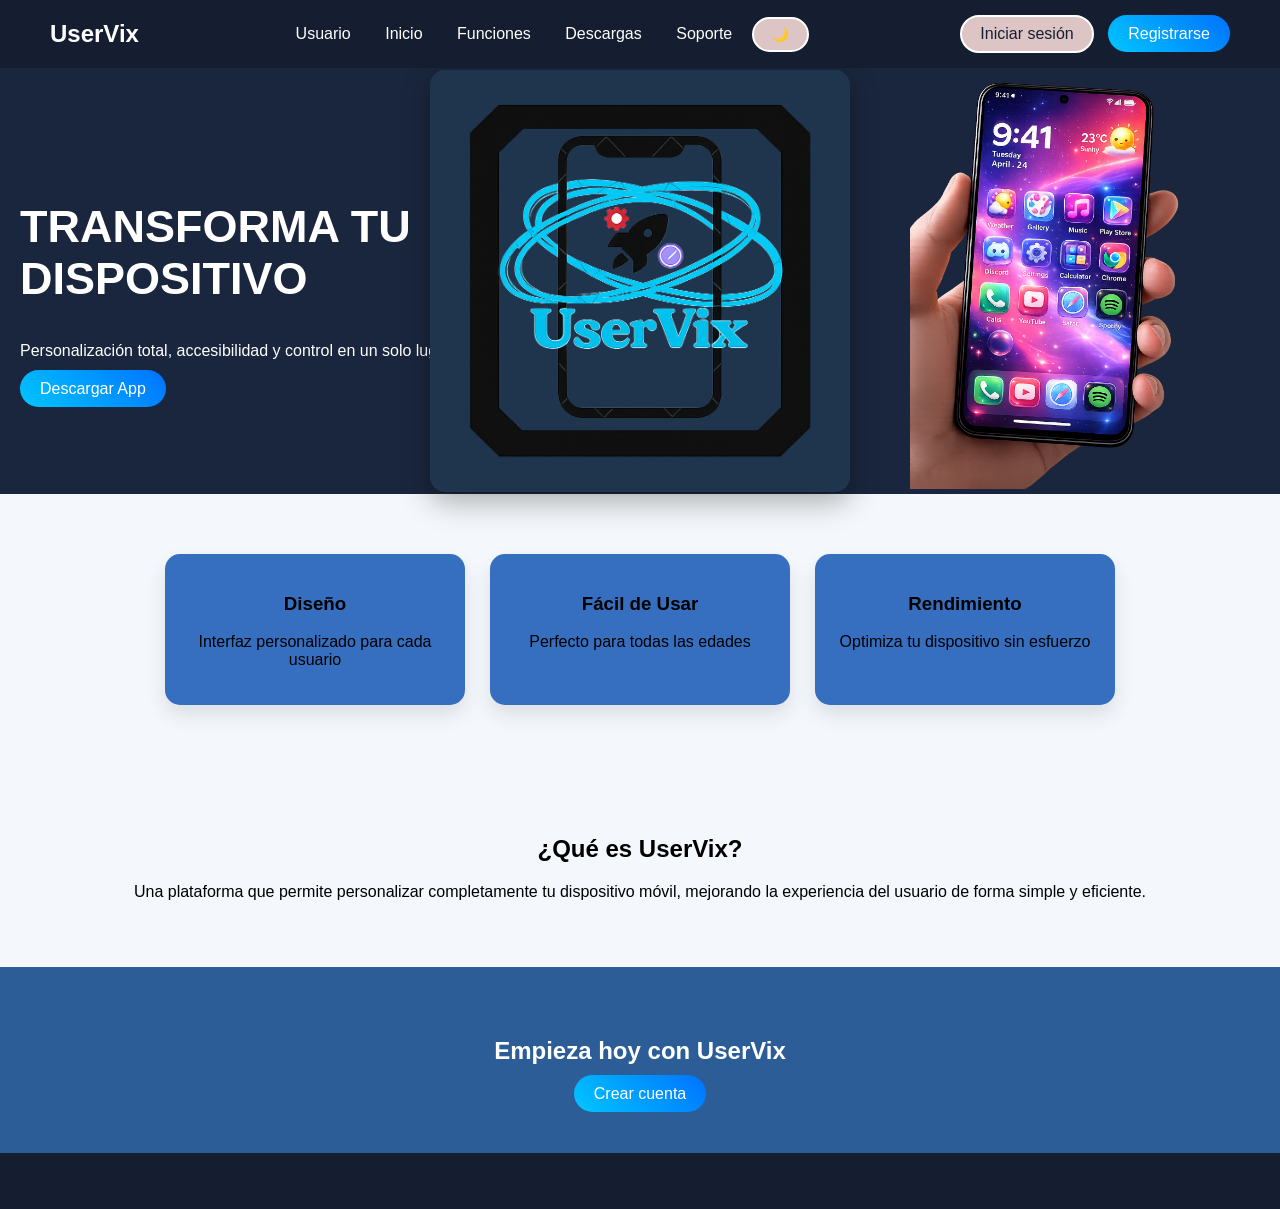
==== commit feb7f41b: "Add files via upload" ====
--- a/index.html
+++ b/index.html
@@ -2,6 +2,7 @@
 <html lang="es">
 <head>
     <meta charset="UTF-8">
+    <meta name="viewport" content="width=device-width, initial-scale=1.0">
     <title>UserVix</title>
     <link rel="stylesheet" href="index.css">
 </head>
--- a/index.css
+++ b/index.css
@@ -17,7 +17,7 @@
     justify-content: space-between;
     align-items: center;
     padding: 15px 50px;
-    background: linear-gradient(90deg, #141e30, #243b55);
+    background: linear-gradient(90deg, #141e30, #141e30);
     color: white;
 
     position: fixed;
@@ -89,7 +89,7 @@
     align-items: center;
     justify-content: space-between;
     padding: 1px 20px;
-    background: linear-gradient(120deg, #141e30, #243b55);
+    background: linear-gradient(120deg, #1a263d, #1a263d);
     color: white;
 }
 
@@ -174,7 +174,7 @@
 
 /* HEADER */
 .dark-mode .header {
-    background: #2a2a2a;
+    background: #222222;
 }
 
 /* HERO */
@@ -216,12 +216,17 @@
 }
 
 .hero-logo img {
+    background: #1f354d;
     width: 420px;
     margin-left: -500px;
     border-radius: 15px;
     box-shadow: 0 10px 30px rgba(0,0,0,0.3);
     
 }
+.dark-mode .hero-logo img {
+background: #333333;
+    
+}
 a {
     text-decoration: none;
 }
